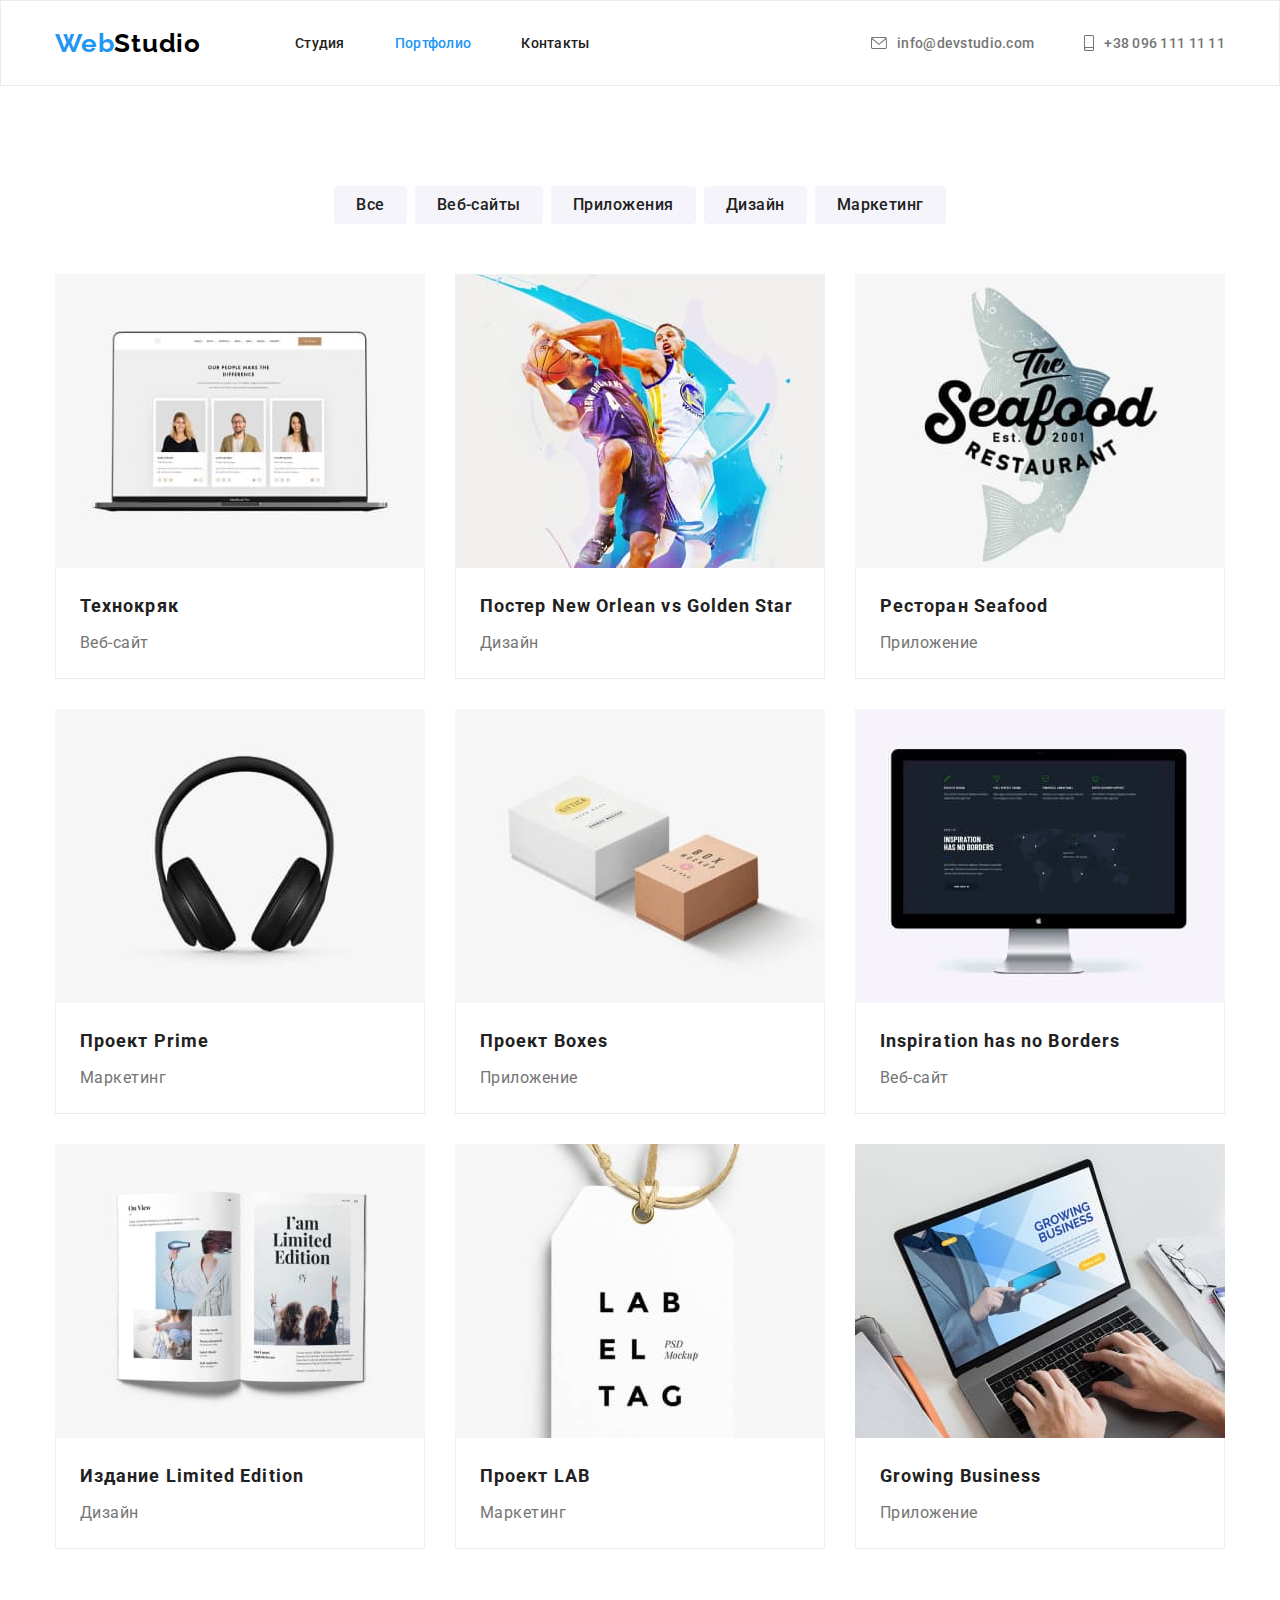
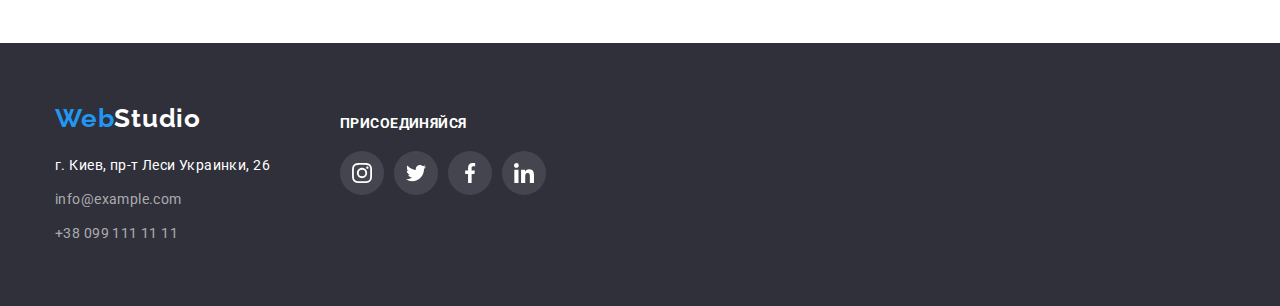
==== portfolio.html @ 65c584cf "Создал репозиторий 5" ====
<!DOCTYPE html>
<html lang="ru">
<head>
    <meta charset="UTF-8">
    <meta name="viewport" content="width=device-width, initial-scale=1.0">
    <title>WebStudio</title>
    <link rel="stylesheet" href="https://cdnjs.cloudflare.com/ajax/libs/modern-normalize/1.0.0/modern-normalize.css">
    <link href="https://fonts.googleapis.com/css2?family=Raleway:wght@700&family=Roboto:wght@400;500;700;900&display=swap" rel="stylesheet">
    <link rel="stylesheet" href="./css/style.css">
</head>
<body>

    <!-- Шапка -->
    <header class="header">
        <div class="container">
            <nav class="navigation">
                <a class="logo link" href="./index.html" aria-label="логотип вебстудио"><span class="logo-part">Web</span>Studio</a>
            
                <ul class="navigation-list list">
                    <li class="navigation-list-item">
                        <a class="navigation-list-link link" href="./index.html">Студия</a>
                    </li>
                    <li class="navigation-list-item">
                        <a class="navigation-list-link active link" href="./portfolio.html">Портфолио</a>
                    </li>
                    <li class="navigation-list-item">
                        <a class="navigation-list-link link" href="">Контакты</a>
                    </li>
                </ul>
            </nav>
    
            <address class="address">
                <ul class="address-list list">
                    <li class="address-list-item">
                        <a class="address-link-item address link" href="mailto:info@devstudio.com">
                            <svg class="adress-icon" width="16" height="12">
                                <use href="./imeges/sprite.svg#icon-envelope"></use>
                            </svg>
                            info@devstudio.com</a>
                    </li>
                    <li class="address-list-item">
                        <a class="address-link-item address link" href="tel:+380961111111">
                            <svg class="adress-icon" width="10" height="16">
                                <use href="./imeges/sprite.svg#icon-smartphone"></use>
                            </svg>
                            +38 096 111 11 11</a>
                    </li>
                </ul>
            </address>
        </div>
    </header>

    <main>

        <!-- Секция Портфоло -->
        <section class="portfolio-section">
            <div class="container">
                <h1 class="section-title visually-hidden">Портфолио</h1>

            <!-- Список фильтров -->
            <ul class="portfolio-filter-list list">
                <li class="portfolio-filter-item">
                    <button class="portfolio-filter-btn" type="button">Все</button>                   
                </li>
                <li class="portfolio-filter-item">
                    <button class="portfolio-filter-btn" type="button">Веб-сайты</button>
                </li>
                <li class="portfolio-filter-item">
                    <button class="portfolio-filter-btn" type="button">Приложения</button>
                </li>
                <li class="portfolio-filter-item">
                    <button class="portfolio-filter-btn" type="button">Дизайн</button>
                </li>
                <li class="portfolio-filter-item">
                    <button class="portfolio-filter-btn" type="button">Маркетинг</button>
                </li>
            </ul>

            <!-- Список проектов -->
            <ul class="projects-list list">
                <li class="project-item">
                    <a class="project-item-link link" href="">
                        <img src="./imeges/our-projects/img-website-technokryak.jpg" alt="Страница сайта, открытая на ноутбуке" width="370">
                        <div class="project-content">
                            <h2 class="project-item-subtitle">Технокряк</h2>
                            <p class="project-item-text">Веб-сайт</p>
                        </div>
                    </a>
                </li>
                <li class="project-item">
                    <a class="project-item-link link" href="">
                        <img class="project-item-img" src="./imeges/our-projects/img-poster-new-orlean.jpg" alt="двое мужчин играют в баскетбол" width="370">
                        <div class="project-content">
                            <h2 class="project-item-subtitle">Постер New Orlean vs Golden Star</h2>
                            <p class="project-item-text">Дизайн</p>
                        </div>
                    </a>
                </li>
                <li class="project-item">
                    <a class="project-item-link link" href="">
                        <img class="project-item-img" src="./imeges/our-projects/img-app-restaurant-seafood.jpg" alt="Логотип ресторна сифуд" width="370">
                        <div class="project-content">
                            <h2 class="project-item-subtitle">Ресторан Seafood</h2>
                            <p class="project-item-text">Приложение</p>
                        </div>
                    </a>
                </li>
                <li class="project-item">
                    <a class="project-item-link link" href="">
                        <img class="project-item-img" src="./imeges/our-projects/img-project-prime.jpg" alt="Черные наушники" width="370">
                        <div class="project-content">
                            <h2 class="project-item-subtitle">Проект Prime</h2>
                            <p class="project-item-text">Маркетинг</p>
                        </div>
                    </a>
                </li>
                <li class="project-item">
                    <a class="project-item-link link" href="">
                        <img class="project-item-img" src="./imeges/our-projects/img-app-project-boxes.jpg" alt="Две коробки" width="370">
                        <div class="project-content">
                            <h2 class="project-item-subtitle">Проект Boxes</h2>
                            <p class="project-item-text">Приложение</p>
                        </div>
                    </a>
                </li>
                <li class="project-item">
                    <a class="project-item-link link" href="">
                        <img class="project-item-img" src="./imeges/our-projects/img-website-inspiration.jpg" alt="Изображение сайта на мониторе" width="370">
                        <div class="project-content">
                            <h2 class="project-item-subtitle">Inspiration has no Borders</h2>
                            <p class="project-item-text">Веб-сайт</p>
                        </div>
                    </a>
                </li>
                <li class="project-item">
                    <a class="project-item-link link" href="">
                        <img class="project-item-img" src="./imeges/our-projects/img-edition-limited-edition.jpg" alt="Развернутая книга" width="370">
                        <div class="project-content">
                            <h2 class="project-item-subtitle">Издание Limited Edition</h2>
                            <p class="project-item-text">Дизайн</p>
                        </div>
                    </a>
                </li>
                <li class="project-item">
                    <a class="project-item-link link" href="">
                        <img class="project-item-img" src="./imeges/our-projects/img-project-lab.jpg" alt="Надпись Лаб на бирке" width="370">
                        <div class="project-content">
                            <h2 class="project-item-subtitle">Проект LAB</h2>
                            <p class="project-item-text">Маркетинг</p>
                        </div>
                    </a>
                </li>
                <li class="project-item">
                    <a class="project-item-link link" href="">
                        <img class="project-item-img" src="./imeges/our-projects/img-app-growing-business.jpg" alt="Человек печатает на ноутбуке" width="370">
                        <div class="project-content">
                            <h2 class="project-item-subtitle">Growing Business</h2>
                            <p class="project-item-text">Приложение</p>
                        </div>
                    </a>
                </li>
            </ul>
            </div>
        </section>
    </main>

    <!-- Подвал -->
    <footer class="footer">   
        <div class="container">
             <div class="contacts">
                 <a class="logo logo-dark-theme link" href="./index.html" aria-label="логотип вебстудио"><span class="logo-part">Web</span>Studio</a>
 
                 <address>
                     <ul class="footer-list list">
                         <li class="list-item">
                             <a class="footer-list-address link address" href="https://yandex.ru/maps/-/CCQxiAqx9C" target="_blank">г. Киев, пр-т Леси Украинки, 26</a>
                         </li>
                         <li class="list-item">
                             <a class="footer-list-mail link address" href="mailto:info@example.com">info@example.com</a>
                         </li>
                         <li class="list-item">
                             <a class="footer-list-tel link address" href="tel:+380991111111">+38 099 111 11 11</a>
                         </li>
                     </ul>
                 </address>
             </div>
 
             <div class="social-list">
                 <h2 class="footer-subtitle">Присоединяйся</h2>
                 <ul class="social-list-items list">
                     <li class="social-item">
                         <a href="" class="icon-link">
                             <svg class="social-list-svg" width="20" haight="20">
                             <use href="./imeges/sprite.svg#icon-instagram"></use>
                             </svg>
                         </a>
                     </li>
                     <li class="social-item">
                         <a href="" class="icon-link">
                             <svg class="social-list-svg" width="20" haight="20">
                             <use href="./imeges/sprite.svg#icon-twitter"></use>
                             </svg>
                         </a>
                     </li>
                     <li class="social-item">
                         <a href="" class="icon-link">
                             <svg class="social-list-svg" width="20" haight="20">
                             <use href="./imeges/sprite.svg#icon-facebook"></use>
                             </svg>
                         </a>
                     </li>
                     <li class="social-item">
                         <a href="" class="icon-link">
                             <svg class="social-list-svg" width="20" haight="20">
                             <use href="./imeges/sprite.svg#icon-linkedin"></use>
                             </svg>
                         </a>
                     </li>
                 </ul>
             </div>
        </div>
     </footer>
</body>
</html>
---- css/style.css ----
:root {
    --main-font: "Roboto", sans-serif;
    --secondary-font: "Raleway", sans-serif;
    --title-color-white-them: #212121;
    --title-color-dark-theme: #FFFFFF;
    --text-color: #757575;
    --accent-text-color: #2196F3;
    --text-btn-white-theme: #212121;
    --text-btn-dark-theme: #FFFFFF;
    --active-text-btn-white-theme: #FFFFFF;
    --active-text-btn-dark-theme: #212121;
}

*,
*::before,
*::after {
    margin: 0;
    padding: 0;
}

body {
    font-family: var(--main-font);
    font-style: normal;
    color: var(--text-color);
    background-color: #ffffff;
    
}

.list {
    list-style: none;
}

.link {
    text-decoration: none;
}

.address {
    font-style: normal;
}

img {
    display: block;
    max-width: 100%;
    height: auto;
}

/* COMPONENTS */

.container {
    width: 1200px;
    padding: 0 15px;
    margin-right: auto;
    margin-left: auto;
}

.section-title {
    margin-bottom: 50px;

    font-weight: 700;
    font-size: 36px;
    line-height: 1.167;
    text-align: center;
    letter-spacing: 0.03em;
    color: var(--title-color-white-them);
}

.visually-hidden {
    position: absolute;
    width: 1px;
    height: 1px;
    margin: -1px;
    border: 0;
    padding: 0;   
    white-space: nowrap;
    clip-path: inset(100%);
    clip: rect(0 0 0 0);
    overflow: hidden;
}


/* END COMPONENTS */

/* HEADER */

.header {
    padding: 24px 0;
    border: 1px solid #ECECEC;
}

.header .container {
    display: flex;
    align-items: center;
    }

.navigation {
    display: flex;
    align-items: center;
}

.navigation-list {
    display: flex;
}

.header>.container>.address {
    margin-left: auto;
}

.logo {
    font-family: var(--secondary-font);
    font-weight: 700;
    font-size: 26px;
    line-height: 1.192;
    letter-spacing: 0.03em;
    color: #000000;
}

.navigation .logo {
    margin-right: 94px;
}

.logo-part {
    color: var(--accent-text-color);
}

/* --links of menu-- */
.navigation-list-item:not(:last-child) {
    margin-right: 50px;
}

.navigation-list-link {
    display: block;
    padding-top: 10px;
    padding-bottom: 10px;
}

.navigation-list-link,
.address-link-item {
    font-weight: 500;
    font-size: 14px;
    line-height: 1.143;
    letter-spacing: 0.02em;
}

.navigation-list-link {
    color: var(--title-color-white-them);
}

/* --links of mail and tel-- */
.address-link-item {
    color: var(--text-color);
}

.navigation-list-link:hover,
.navigation-list-link:focus,
.address-link-item:hover,
.address-link-item:focus {
    color: var(--accent-text-color);
    --color1: var(--accent-text-color);
}

.navigation-list-link.active {
    color: var(--accent-text-color);
}

.address-list {
    display: flex;
}

.address-list-item:not(:last-child) {
    margin-right: 50px;
}

.adress-icon {
    margin-right: 10px;
}

.address-link-item {
    display: flex;
    align-items: center;
}

/* END HEADER */

/* MAIN SECTION */

.main-section .container {

    padding-top: 200px;
    padding-bottom: 200PX;
    text-align: center;
}

.main-section-title {
    
    margin-bottom: 30px;

    font-weight: 900;
    font-size: 44px;
    line-height: 1.364;
    text-align: center;
    letter-spacing: 0.06em;
    text-transform: uppercase;
    color: #FFFFFF;
}

.main-section {
    background-image: linear-gradient(rgba(47, 48, 58, 0.4),
    rgba(47, 48, 58, 0.4)), 
    url(../imeges/hero/bg.jpg);
    background-repeat: no-repeat;
    background-size: cover;
}

.hero-btn {
    padding: 10px 32px;

    font-family: var(--main-font);
    font-style: normal;
    font-weight: 700;
    font-size: 16px;
    line-height: 1.875;
    display: inline-block;
    
    
    letter-spacing: 0.06em;
    color: var(--text-btn-dark-theme);
    background: #2196F3;
    border-radius: 4px;
    border-style: none;
}

.hero-btn:hover,
.hero-btn:focus {
    color: var(--active-text-btn-dark-theme);
    background: #FFFFFF;
}

/* END MAIN SECTION */

/* OUR ADVENTAGES SECTION*/

.our-adventages-section .container {
    padding-top: 94px;
    padding-bottom: 94px;
}

.adventages-list {
    display: flex;
    justify-content: space-between;
}

.adventages-list-item {
    width: calc((100%-90px) / 4);
}

.adventages-list-item:not(:last-child) {
    margin-right: 30px;
}

.adventages-list-item:first-child::before {
    display: block;
    content: "";
    width: 270px;
    height: 120px;
    margin-bottom: 30px;
    background-color:#F5F4FA;
    background-image: url(../imeges/our-advantages/antenna.svg);
    border-radius: 4px;
    background-position: center;
    background-repeat: no-repeat;
}

.adventages-list-item:nth-child(2)::before {
    display: block;
    content: "";
    width: 270px;
    height: 120px;
    margin-bottom: 30px;
    background-color:#F5F4FA;
    background-image: url(../imeges/our-advantages/clock.svg);
    border-radius: 4px;
    background-position: center;
    background-repeat: no-repeat;
}

.adventages-list-item:nth-child(3)::before {
    display: block;
    content: "";
    width: 270px;
    height: 120px;
    margin-bottom: 30px;
    background-color:#F5F4FA;
background-image: url(../imeges/our-advantages/diagram.svg);
    border-radius: 4px;
    background-position: center;
    background-repeat: no-repeat;
}

.adventages-list-item:last-child::before {
    display: block;
    content: "";
    width: 270px;
    height: 120px;
    margin-bottom: 30px;
    background-color:#F5F4FA;
    background-image: url(../imeges/our-advantages/astronaut.svg);
    border-radius: 4px;
    background-position: center;
    background-repeat: no-repeat;
}

.adventages-subtitle {
    margin-bottom: 10px;

    font-weight: 700;
    font-size: 14px;
    line-height: 1.143;
    letter-spacing: 0.03em;
    text-transform: uppercase;
    color: var(--title-color-white-them);
}

.adventages-text {
    font-size: 14px;
    line-height: 1.714;
    letter-spacing: 0.03em;
}

/* END OUR ADVENTAGES SECTION*/

/* WHAT ARE WE DOING SECTION */

.what-are-we-doing-section .container {
    padding-bottom: 94px;
}

.we-doing-list {
    display: flex;
    justify-content: space-between;
}

.we-doing-item:not(:last-child) {
    margin-right: 30px;
}

/* END WHAT ARE WE DOING SECTION */

/* OUR TEAM SECTION */

.our-team-section {
    background-color: #F5F4FA;
}

.our-team-section .container {
    padding-top: 94px;
    padding-bottom: 94px;
}

.our-team-list {
    display: flex;
    justify-content: space-between;
}

/* .our-team-item + .our-team-item {
    margin-left: 30px;
} */

.our-team-item {
    width: 270px;
    
    overflow: hidden;
    border-bottom-right-radius: 4px;
    border-bottom-left-radius: 4px;
    box-shadow: 0px 1px 3px rgba(0, 0, 0, 0.12), 0px 1px 1px rgba(0, 0, 0, 0.14), 0px 2px 1px rgba(0, 0, 0, 0.2);
}

.our-team-discription {
    padding: 30px 32px;

    background-color: #FFFFFF;
    text-align: center;
}

.our-team-subtitle {
    margin-bottom: 10px;

    font-weight: 500;
    font-size: 16px;
    line-height: 1.188;
    letter-spacing: 0.03em;
    color: var(--title-color-white-them);
}

.our-team-text {
    font-size: 16px;
    line-height: 1.188;
    letter-spacing: 0.03em;

    margin-bottom: 16px;
}

.our-team-section .icon-list {
    display: flex;
    justify-content: space-between;
}

.icon-list .icon-link {
    display: flex;
    align-items: center;
    justify-content: center;
    width: 44px;
    height: 44px;
    border-radius: 50%;
    background-color: #FFFFFF;
}

.social-list-svg {
    width: 20px;
    height: 20px;
}

.icon-list .icon-link:hover,
.icon-list .icon-link:focus {
    background-color: var(--accent-text-color);
    --color2: var(--text-btn-dark-theme);
}

/* END OUR TEAM SECTION */

/* REGULAR CLIENTS */

.clients .container {
    padding: 94px 15px;
}

.clients-list {
    display: flex;
    justify-content: space-between;
}

.clients-item:not(:last-child) {
    margin-right: 30px;
}

.clients-link {
    display: flex;
    align-items: center;
    justify-content: center;
    width: 170px;
    height: 90px;

    border: 1px solid #AFB1B8;
    box-sizing: border-box;
    border-radius: 4px;
}

.clients-list-svg {
    width: 88px;
    height: 46px;
}

.clients-link:hover,
.clients-link:focus {
    border:1px solid var(--accent-text-color);
    --color2: var(--accent-text-color);
}

/* END REGULAR CLIENTS */

/* PORTFOLIO SECTION */

.portfolio-section {
    padding-top: 100px;
    padding-bottom: 94px;
}

.portfolio-filter-list {
    display: flex;
    justify-content: center;
    margin-bottom: 50px;
}

.portfolio-filter-item:not(:last-child) {
    margin-right: 8px;
}

.portfolio-filter-btn {
    padding: 6px 22px;

    font-family: Roboto, sans-serif;
    font-style: normal;
    font-weight: 500;
    font-size: 16px;
    line-height: 1.625;
    letter-spacing: 0.03em;
    color: var(--text-btn-white-theme);
    background-color: #F5F4FA;
    border-style: none;
    border-radius: 4px;
}

.portfolio-filter-btn:hover,
.portfolio-filter-btn:focus {
    color: var(--active-text-btn-white-theme);
    background-color: #2196F3;
    box-shadow: 0px 3px 1px rgba(0, 0, 0, 0.1), 0px 1px 2px rgba(0, 0, 0, 0.08), 0px 2px 2px rgba(0, 0, 0, 0.12);
}

.projects-list {
    display: flex;
    flex-wrap: wrap;
}

.project-item {
    width: calc((100% - 60px) / 3);
}

.project-item:not(:nth-child(3n)) {
    margin-right: 30px;
}

.project-item:not(:nth-last-child(-n+3)) {
    margin-bottom: 30px;
}

.project-item-link {
    display: block;
}

.project-item-link:hover,
.project-item-link:focus {
    box-shadow: 0px 1px 1px rgba(0, 0, 0, 0.12), 0px 4px 4px rgba(0, 0, 0, 0.06), 1px 4px 6px rgba(0, 0, 0, 0.16);
}

.project-content {
    padding: 20px 24px;

    border-right-width: 1px;
    border-right-style: solid;
    border-right-color: #EEEEEE;
    border-bottom-width: 1px;
    border-bottom-style: solid;
    border-bottom-color: #EEEEEE;
    border-left-width: 1px;
    border-left-style: solid;
    border-left-color: #EEEEEE;
}

.project-item-subtitle {
    margin-bottom: 4px;

    font-weight: 700;
    font-size: 18px;
    line-height: 2.000;
    letter-spacing: 0.06em;
    color: var(--title-color-white-them);
}

.project-item-text {
    font-size: 16px;
    line-height: 1.875;
    letter-spacing: 0.03em;
    color: var(--text-color);
}


/* END PORTFOLIO SECTION */

/* FOOTER */

.footer .container {
    display: flex;
    align-items: flex-start;
    padding-top: 60px;
    padding-bottom: 60px;
}

.footer .contacts {
    margin-right: 70px;
}

.logo.logo-dark-theme {
    display: inline-block;
    margin-bottom: 20px;

    color: #FFFFFF;
}

.footer-list .list-item:not(:last-child) {
    margin-bottom: 10px;
}

.footer-list-address {
    font-size: 14px;
    line-height: 1.714;
    letter-spacing: 0.03em;
    color: #FFFFFF;
}

.footer-list-mail,
.footer-list-tel {
    font-size: 14px;
    line-height: 1.714;
    letter-spacing: 0.03em;
    color: rgba(255, 255, 255, 0.6);
}

.footer {
    /* width: 1600px;
    height: 252px;
    left: 0px;
    top: 2097px; */
    background: #2F303A;
}

.footer-list-address:hover,
.footer-list-address:focus,
.footer-list-mail:hover,
.footer-list-mail:focus,
.footer-list-tel:hover,
.footer-list-tel:focus {
    color: var(--accent-text-color);
}

.social-list {
    padding-top: 12px;
}

.footer-subtitle {
    margin-bottom: 20px;

    font-weight: bold;
    font-size: 14px;
    line-height: 1.143;
    letter-spacing: 0.03em;
    text-transform: uppercase;
    color: var(--title-color-dark-theme);
}

.social-list-items {
    display: flex;
    justify-content: space-between;
}

.social-item:not(:last-child) {
    margin-right: 10px;
}

.social-item .icon-link {
    display: flex;
    align-items: center;
    justify-content: center;
    width: 44px;
    height: 44px;
    border-radius: 50%;
    background-color:rgba(255, 255, 255, 0.1);
    --color2: var(--text-btn-dark-theme);

}

.social-item .icon-link:hover,
.social-item .icon-link:focus {
    background-color: var(--accent-text-color);

/* END FOOTER */
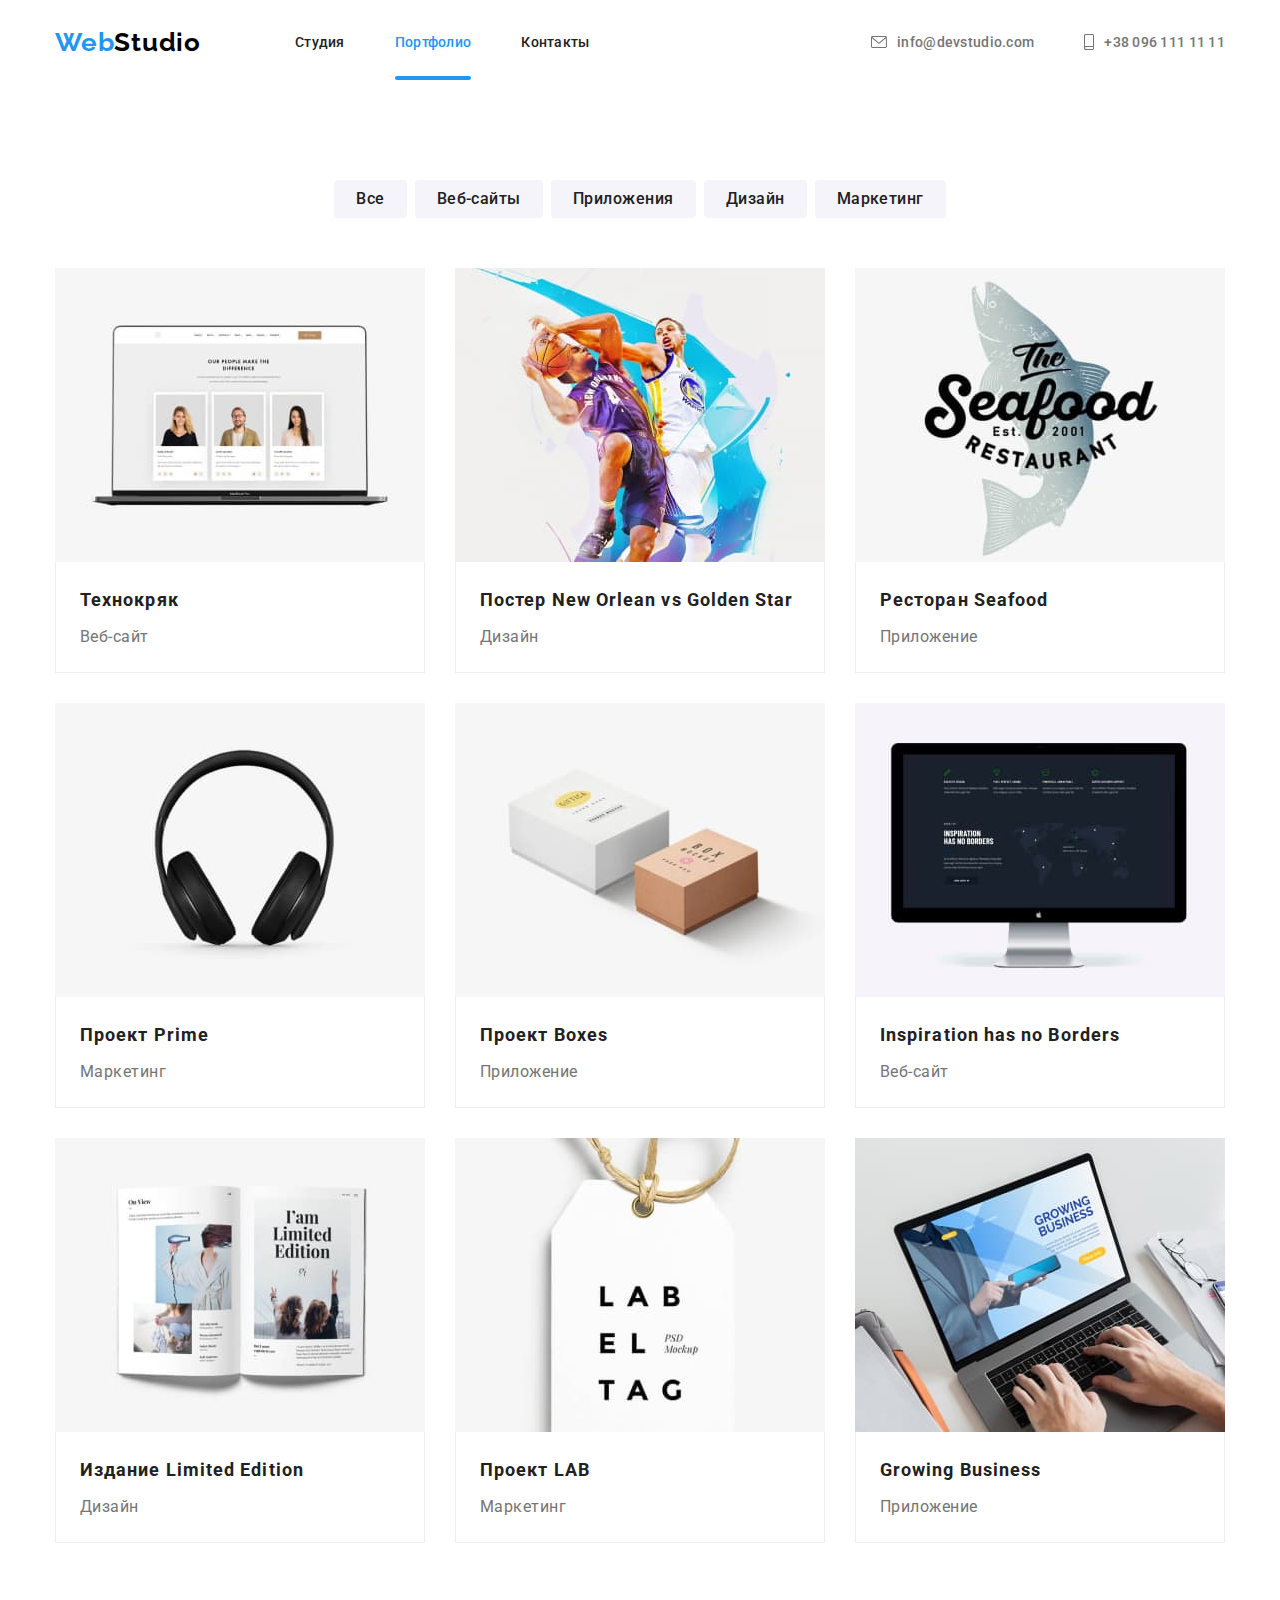
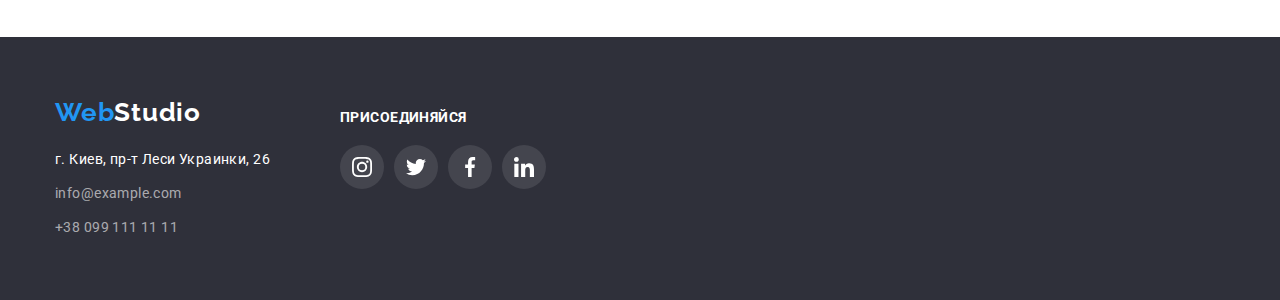
==== commit e66db837: "Оформил декоративный элемент на панели меню, добавил всплывающий текст на карточках портфолио, добав" ====
--- a/portfolio.html
+++ b/portfolio.html
@@ -80,7 +80,10 @@
             <ul class="projects-list list">
                 <li class="project-item">
                     <a class="project-item-link link" href="">
-                        <img src="./imeges/our-projects/img-website-technokryak.jpg" alt="Страница сайта, открытая на ноутбуке" width="370">
+                        <div class="project-item-description">
+                            <img src="./imeges/our-projects/img-website-technokryak.jpg" alt="Страница сайта, открытая на ноутбуке" width="370">
+                            <p class="project-item-desc">Технокряк это современная площадка распространения коронавируса. Компании используют эту платформу для цифрового шпионажа и атак на защищённые сервера конкурентов.</p>
+                        </div>
                         <div class="project-content">
                             <h2 class="project-item-subtitle">Технокряк</h2>
                             <p class="project-item-text">Веб-сайт</p>
@@ -89,7 +92,10 @@
                 </li>
                 <li class="project-item">
                     <a class="project-item-link link" href="">
-                        <img class="project-item-img" src="./imeges/our-projects/img-poster-new-orlean.jpg" alt="двое мужчин играют в баскетбол" width="370">
+                        <div class="project-item-description">
+                            <img class="project-item-img" src="./imeges/our-projects/img-poster-new-orlean.jpg" alt="двое мужчин играют в баскетбол" width="370">
+                            <p class="project-item-desc">Технокряк это современная площадка распространения коронавируса. Компании используют эту платформу для цифрового шпионажа и атак на защищённые сервера конкурентов.</p>
+                        </div>                        
                         <div class="project-content">
                             <h2 class="project-item-subtitle">Постер New Orlean vs Golden Star</h2>
                             <p class="project-item-text">Дизайн</p>
@@ -98,7 +104,10 @@
                 </li>
                 <li class="project-item">
                     <a class="project-item-link link" href="">
-                        <img class="project-item-img" src="./imeges/our-projects/img-app-restaurant-seafood.jpg" alt="Логотип ресторна сифуд" width="370">
+                        <div class="project-item-description">
+                            <img class="project-item-img" src="./imeges/our-projects/img-app-restaurant-seafood.jpg" alt="Логотип ресторна сифуд" width="370">
+                            <p class="project-item-desc">Технокряк это современная площадка распространения коронавируса. Компании используют эту платформу для цифрового шпионажа и атак на защищённые сервера конкурентов.</p>
+                        </div>                        
                         <div class="project-content">
                             <h2 class="project-item-subtitle">Ресторан Seafood</h2>
                             <p class="project-item-text">Приложение</p>
@@ -107,7 +116,10 @@
                 </li>
                 <li class="project-item">
                     <a class="project-item-link link" href="">
-                        <img class="project-item-img" src="./imeges/our-projects/img-project-prime.jpg" alt="Черные наушники" width="370">
+                        <div class="project-item-description">
+                            <img class="project-item-img" src="./imeges/our-projects/img-project-prime.jpg" alt="Черные наушники" width="370">
+                            <p class="project-item-desc">Технокряк это современная площадка распространения коронавируса. Компании используют эту платформу для цифрового шпионажа и атак на защищённые сервера конкурентов.</p>
+                        </div>                        
                         <div class="project-content">
                             <h2 class="project-item-subtitle">Проект Prime</h2>
                             <p class="project-item-text">Маркетинг</p>
@@ -116,7 +128,10 @@
                 </li>
                 <li class="project-item">
                     <a class="project-item-link link" href="">
-                        <img class="project-item-img" src="./imeges/our-projects/img-app-project-boxes.jpg" alt="Две коробки" width="370">
+                        <div class="project-item-description">
+                            <img class="project-item-img" src="./imeges/our-projects/img-app-project-boxes.jpg" alt="Две коробки" width="370">
+                            <p class="project-item-desc">Технокряк это современная площадка распространения коронавируса. Компании используют эту платформу для цифрового шпионажа и атак на защищённые сервера конкурентов.</p>
+                        </div>                        
                         <div class="project-content">
                             <h2 class="project-item-subtitle">Проект Boxes</h2>
                             <p class="project-item-text">Приложение</p>
@@ -125,7 +140,10 @@
                 </li>
                 <li class="project-item">
                     <a class="project-item-link link" href="">
-                        <img class="project-item-img" src="./imeges/our-projects/img-website-inspiration.jpg" alt="Изображение сайта на мониторе" width="370">
+                        <div class="project-item-description">
+                            <img class="project-item-img" src="./imeges/our-projects/img-website-inspiration.jpg" alt="Изображение сайта на мониторе" width="370">
+                            <p class="project-item-desc">Технокряк это современная площадка распространения коронавируса. Компании используют эту платформу для цифрового шпионажа и атак на защищённые сервера конкурентов.</p>
+                        </div>                        
                         <div class="project-content">
                             <h2 class="project-item-subtitle">Inspiration has no Borders</h2>
                             <p class="project-item-text">Веб-сайт</p>
@@ -134,7 +152,10 @@
                 </li>
                 <li class="project-item">
                     <a class="project-item-link link" href="">
-                        <img class="project-item-img" src="./imeges/our-projects/img-edition-limited-edition.jpg" alt="Развернутая книга" width="370">
+                        <div class="project-item-description">
+                            <img class="project-item-img" src="./imeges/our-projects/img-edition-limited-edition.jpg" alt="Развернутая книга" width="370">
+                            <p class="project-item-desc">Технокряк это современная площадка распространения коронавируса. Компании используют эту платформу для цифрового шпионажа и атак на защищённые сервера конкурентов.</p>
+                        </div>                        
                         <div class="project-content">
                             <h2 class="project-item-subtitle">Издание Limited Edition</h2>
                             <p class="project-item-text">Дизайн</p>
@@ -143,7 +164,10 @@
                 </li>
                 <li class="project-item">
                     <a class="project-item-link link" href="">
-                        <img class="project-item-img" src="./imeges/our-projects/img-project-lab.jpg" alt="Надпись Лаб на бирке" width="370">
+                        <div class="project-item-description">
+                            <img class="project-item-img" src="./imeges/our-projects/img-project-lab.jpg" alt="Надпись Лаб на бирке" width="370">
+                            <p class="project-item-desc">Технокряк это современная площадка распространения коронавируса. Компании используют эту платформу для цифрового шпионажа и атак на защищённые сервера конкурентов.</p>
+                        </div>                        
                         <div class="project-content">
                             <h2 class="project-item-subtitle">Проект LAB</h2>
                             <p class="project-item-text">Маркетинг</p>
@@ -152,7 +176,10 @@
                 </li>
                 <li class="project-item">
                     <a class="project-item-link link" href="">
-                        <img class="project-item-img" src="./imeges/our-projects/img-app-growing-business.jpg" alt="Человек печатает на ноутбуке" width="370">
+                        <div class="project-item-description">
+                            <img class="project-item-img" src="./imeges/our-projects/img-app-growing-business.jpg" alt="Человек печатает на ноутбуке" width="370">
+                            <p class="project-item-desc">Технокряк это современная площадка распространения коронавируса. Компании используют эту платформу для цифрового шпионажа и атак на защищённые сервера конкурентов.</p>
+                        </div>                        
                         <div class="project-content">
                             <h2 class="project-item-subtitle">Growing Business</h2>
                             <p class="project-item-text">Приложение</p>
@@ -190,28 +217,28 @@
                  <ul class="social-list-items list">
                      <li class="social-item">
                          <a href="" class="icon-link">
-                             <svg class="social-list-svg" width="20" haight="20">
+                             <svg class="social-list-svg" width="20" height="20">
                              <use href="./imeges/sprite.svg#icon-instagram"></use>
                              </svg>
                          </a>
                      </li>
                      <li class="social-item">
                          <a href="" class="icon-link">
-                             <svg class="social-list-svg" width="20" haight="20">
+                             <svg class="social-list-svg" width="20" height="20">
                              <use href="./imeges/sprite.svg#icon-twitter"></use>
                              </svg>
                          </a>
                      </li>
                      <li class="social-item">
                          <a href="" class="icon-link">
-                             <svg class="social-list-svg" width="20" haight="20">
+                             <svg class="social-list-svg" width="20" height="20">
                              <use href="./imeges/sprite.svg#icon-facebook"></use>
                              </svg>
                          </a>
                      </li>
                      <li class="social-item">
                          <a href="" class="icon-link">
-                             <svg class="social-list-svg" width="20" haight="20">
+                             <svg class="social-list-svg" width="20" height="20">
                              <use href="./imeges/sprite.svg#icon-linkedin"></use>
                              </svg>
                          </a>
--- a/css/style.css
+++ b/css/style.css
@@ -83,8 +83,7 @@
 /* HEADER */
 
 .header {
-    padding: 24px 0;
-    border: 1px solid #ECECEC;
+    padding-top: 4px;
 }
 
 .header .container {
@@ -129,8 +128,8 @@
 
 .navigation-list-link {
     display: block;
-    padding-top: 10px;
-    padding-bottom: 10px;
+    padding-top: 30px;
+    padding-bottom: 30px;
 }
 
 .navigation-list-link,
@@ -139,6 +138,10 @@
     font-size: 14px;
     line-height: 1.143;
     letter-spacing: 0.02em;
+
+    transition-property: color; 
+    transition-duration: 250ms;
+    transition-timing-function: cubic-bezier(0.4, 0, 0.2, 1);
 }
 
 .navigation-list-link {
@@ -148,6 +151,7 @@
 /* --links of mail and tel-- */
 .address-link-item {
     color: var(--text-color);
+    fill: var(--text-color);
 }
 
 .navigation-list-link:hover,
@@ -155,11 +159,25 @@
 .address-link-item:hover,
 .address-link-item:focus {
     color: var(--accent-text-color);
-    --color1: var(--accent-text-color);
+    fill: var(--accent-text-color);
 }
 
 .navigation-list-link.active {
     color: var(--accent-text-color);
+    position: relative;
+}
+
+
+
+.navigation-list-link.active::after {
+    display: block;
+    position: absolute;
+    bottom: 0;
+    content: "";
+    width: 100%;
+    height: 4px;
+    background-color: var(--accent-text-color);
+    border-radius: 2px;
 }
 
 .address-list {
@@ -227,12 +245,18 @@
     background: #2196F3;
     border-radius: 4px;
     border-style: none;
+
+    cursor: pointer;
+
+    transition-property: color, background-color; 
+    transition-duration: 250ms;
+    transition-timing-function: cubic-bezier(0.4, 0, 0.2, 1);
 }
 
 .hero-btn:hover,
 .hero-btn:focus {
     color: var(--active-text-btn-dark-theme);
-    background: #FFFFFF;
+    background-color: #FFFFFF;
 }
 
 /* END MAIN SECTION */
@@ -339,8 +363,29 @@
     justify-content: space-between;
 }
 
+.we-doing-item {
+    position: relative;
+}
+
 .we-doing-item:not(:last-child) {
     margin-right: 30px;
+}
+
+.we-doing-description {
+    position: absolute;
+    bottom: 0;
+    width: 100%;
+    padding: 27px 82px;
+
+    font-family: Roboto;
+    font-weight: 700;
+    font-size: 14px;
+    line-height: 1.143;
+    letter-spacing: 0.03em;
+    text-transform: uppercase;
+    color: var(--title-color-dark-theme);
+
+    background-color: rgba(47, 48, 58, 0.8);
 }
 
 /* END WHAT ARE WE DOING SECTION */
@@ -412,17 +457,17 @@
     height: 44px;
     border-radius: 50%;
     background-color: #FFFFFF;
-}
-
-.social-list-svg {
-    width: 20px;
-    height: 20px;
+    fill: #AFB1B8;
+
+    transition-property: background-color, fill; 
+    transition-duration: 250ms;
+    transition-timing-function: cubic-bezier(0.4, 0, 0.2, 1);
 }
 
 .icon-list .icon-link:hover,
 .icon-list .icon-link:focus {
     background-color: var(--accent-text-color);
-    --color2: var(--text-btn-dark-theme);
+    fill: var(--text-btn-dark-theme);
 }
 
 /* END OUR TEAM SECTION */
@@ -449,20 +494,20 @@
     width: 170px;
     height: 90px;
 
+    fill: #AFB1B8;
     border: 1px solid #AFB1B8;
     box-sizing: border-box;
     border-radius: 4px;
-}
-
-.clients-list-svg {
-    width: 88px;
-    height: 46px;
+
+    transition-property: border, fill;
+    transition-duration: 250ms;
+    transition-timing-function: cubic-bezier(0.4, 0, 0.2, 1);
 }
 
 .clients-link:hover,
 .clients-link:focus {
     border:1px solid var(--accent-text-color);
-    --color2: var(--accent-text-color);
+    fill: var(--accent-text-color);
 }
 
 /* END REGULAR CLIENTS */
@@ -497,6 +542,10 @@
     background-color: #F5F4FA;
     border-style: none;
     border-radius: 4px;
+
+    transition-property: color, background-color, box-shadow;
+    transition-duration: 250ms;
+    transition-timing-function: cubic-bezier(0.4, 0, 0.2, 1);
 }
 
 .portfolio-filter-btn:hover,
@@ -523,8 +572,42 @@
     margin-bottom: 30px;
 }
 
+.project-item-description {
+    position: relative;
+
+    overflow: hidden;
+}
+
+.project-item-desc {
+    position: absolute;
+    top: 0;
+    left: 0;
+    width: 100%;
+    height: 100%;
+    padding: 63px 24px;
+    font-size: 18px;
+    line-height: 1.556;
+    letter-spacing: 0.03em;
+    color: var(--title-color-dark-theme);
+    background-color: rgba(33, 150, 243, 0.9);
+
+    transform: translatey(100%);
+    transition-property: transform;
+    transition-duration: 250ms;
+    transition-timing-function: cubic-bezier(0.4, 0, 0.2, 1);
+}
+
 .project-item-link {
     display: block;
+
+    transition-property: box-shadow;
+    transition-duration: 250ms;
+    transition-timing-function: cubic-bezier(0.4, 0, 0.2, 1);
+}
+
+.project-item-link:hover .project-item-desc,
+.project-item-link:focus .project-item-desc {
+    transform: translatey(0);
 }
 
 .project-item-link:hover,
@@ -566,6 +649,68 @@
 
 /* END PORTFOLIO SECTION */
 
+/* MODAL WINDOW */
+
+.backdrop {
+    position: fixed;
+    top: 0;
+    left: 0;
+    width: 100%;
+    height: 100%;
+
+    background-color: rgba(0, 0, 0, 0.2);
+    
+    transition-property: opacity;
+    transition-duration: 250ms;
+    transition-timing-function: cubic-bezier(0.4, 0, 0.2, 1);
+}
+
+.backdrop.is-hidden {
+    opacity: 0;
+    pointer-events: none;
+}
+
+.backdrop.is-hidden .modal {
+    transform: translate(-50%, -50%) scale(0.1);
+}
+
+.modal {
+    position: absolute;
+    top: 50%;
+    left: 50%;
+    transform: translate(-50%, -50%) scale(1) rotate(360deg);
+    transition-property: transform;
+    transition-duration: 500ms;
+    transition-timing-function: linear;
+    
+
+    min-width: 528px;
+    min-height: 580px;
+
+    background-color: #FFFFFF;
+    box-shadow: 0px 1px 3px rgba(0, 0, 0, 0.12), 0px 1px 1px rgba(0, 0, 0, 0.14), 0px 2px 1px rgba(0, 0, 0, 0.2);
+    border-radius: 4px;
+}
+
+.button-close {
+    position: absolute;
+    top: 8px;
+    right: 8px;
+    display: flex;
+    justify-content: center;
+    align-items: center;
+
+    width: 30px;
+    height: 30px;
+    background-color: #fff;
+    border: 1px solid rgba(0, 0, 0, 0.1);
+    border-radius: 50%;
+
+    cursor: pointer;
+}
+
+/* END MODAL WINDOW */
+
 /* FOOTER */
 
 .footer .container {
@@ -612,6 +757,15 @@
     top: 2097px; */
     background: #2F303A;
 }
+
+.footer-list-address,
+.footer-list-mail,
+.footer-list-tel {
+    transition-property: color;
+    transition-duration: 250ms;
+    transition-timing-function: cubic-bezier(0.4, 0, 0.2, 1);
+}
+
 
 .footer-list-address:hover,
 .footer-list-address:focus,
@@ -654,8 +808,11 @@
     height: 44px;
     border-radius: 50%;
     background-color:rgba(255, 255, 255, 0.1);
-    --color2: var(--text-btn-dark-theme);
-
+    fill: var(--text-btn-dark-theme);
+
+    transition-property: background-color;
+    transition-duration: 250ms;
+    transition-timing-function: cubic-bezier(0.4, 0, 0.2, 1);
 }
 
 .social-item .icon-link:hover,
